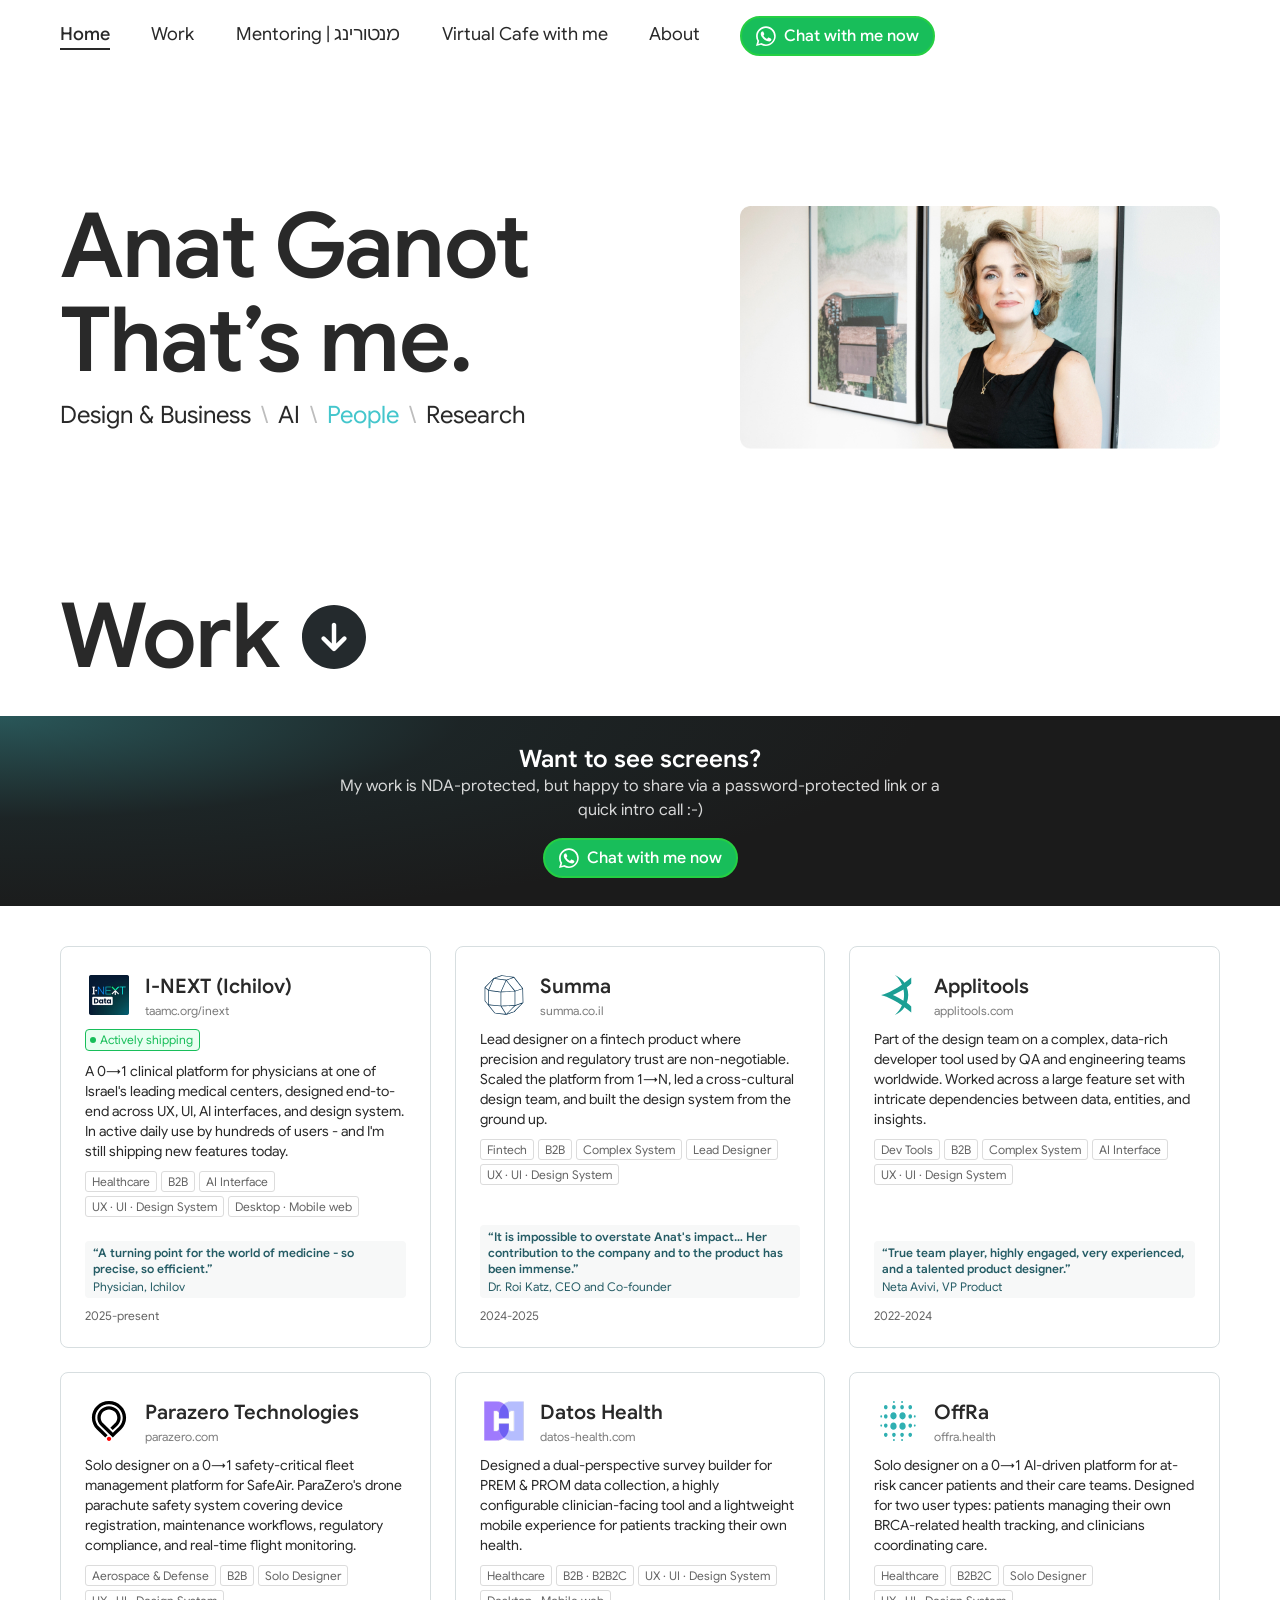
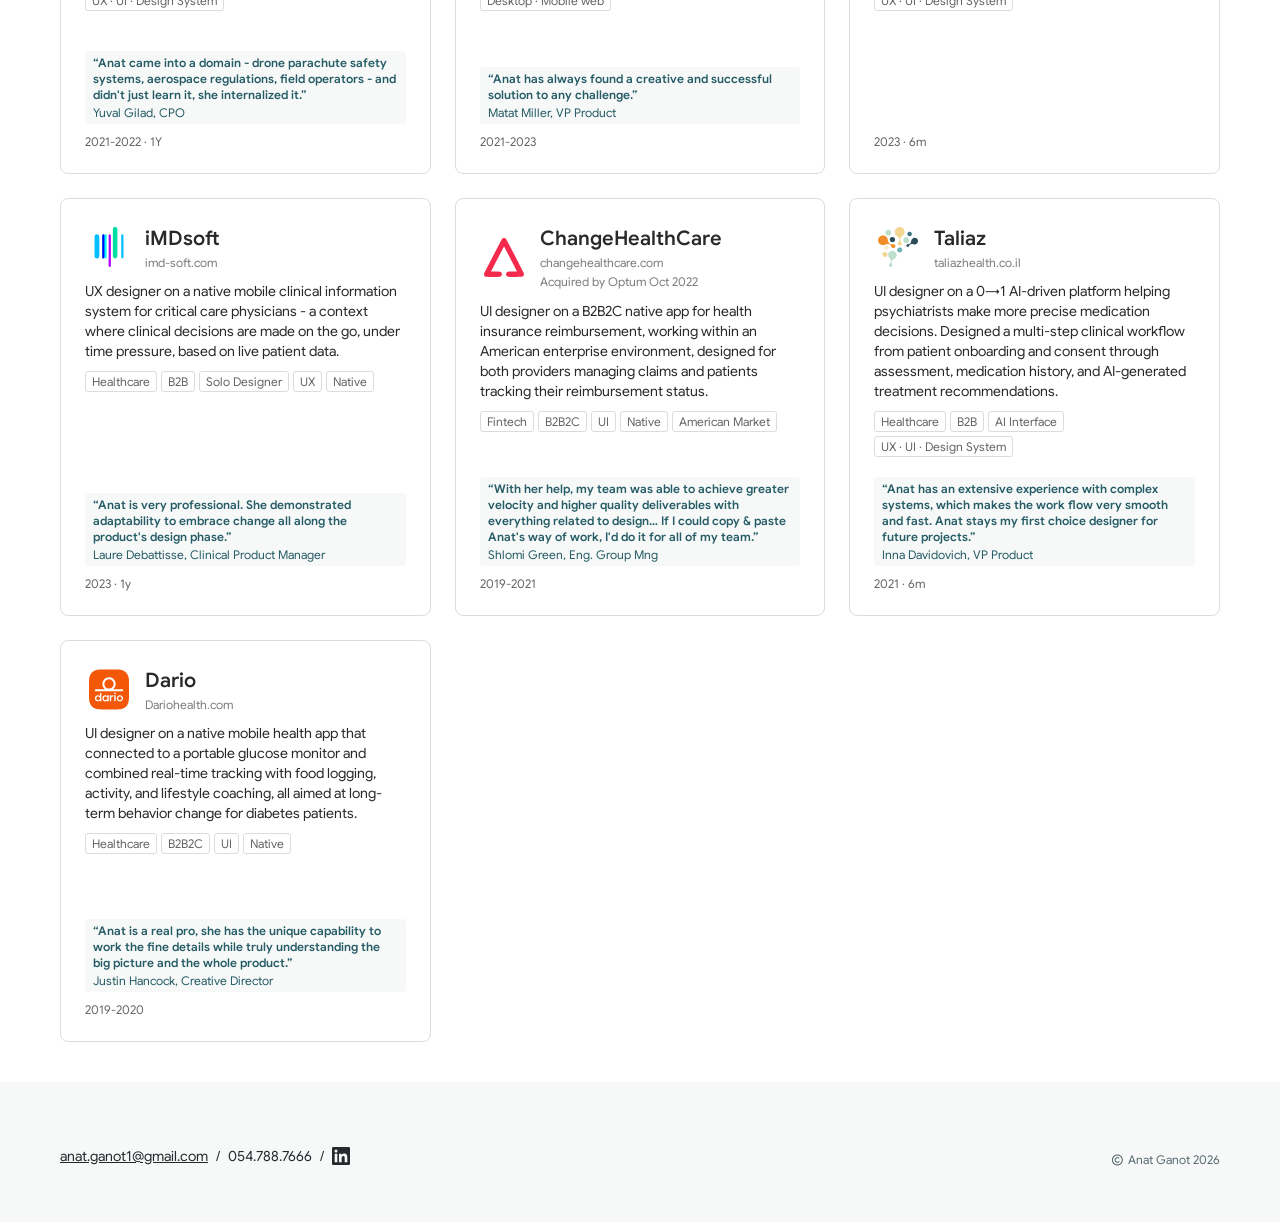
==== index.html @ b9b7912c "First version of my site" ====
<!DOCTYPE html>
<html lang="en">
<head>
  <meta charset="UTF-8" />
  <meta name="viewport" content="width=device-width, initial-scale=1.0" />
  <title>Anat Ganot — Design &amp; Business · AI · People · Research</title>
  <meta name="description" content="Anat Ganot — senior UX/UI designer working across design, business, AI, and research. Selected work with leading healthcare, fintech, and dev-tool teams." />

  <!-- Fonts: Google Sans is self-hosted (see @font-face in styles.css) — supports English + Hebrew. -->
  <link rel="preload" href="fonts/GoogleSans-Regular.woff2" as="font" type="font/woff2" crossorigin />
  <link rel="preload" href="fonts/GoogleSans-SemiBold.woff2" as="font" type="font/woff2" crossorigin />

  <link rel="stylesheet" href="styles.css?v=20260630" />
</head>
<body>

  <!-- ============ NAV ============ -->
  <header class="site-header">
    <nav class="nav container" aria-label="Primary">
      <a href="#home" class="nav-link is-active" data-text="Home"><span>Home</span></a>
      <a href="#work" class="nav-link" data-text="Work"><span>Work</span></a>
      <!-- "How I Built This Site with AI" hidden for now; restore when the page is designed
      <a href="case-study.html" class="nav-link" data-text="How I Built This Site with AI"><span>How I Built This Site with AI</span></a>
      -->
      <a href="mentoring.html" class="nav-link" data-text="Mentoring | מנטורינג"><span>Mentoring | מנטורינג</span></a>
      <a href="book-call.html" class="nav-link" data-text="Virtual Cafe with me"><span>Virtual Cafe with me</span></a>
      <a href="about.html" class="nav-link" data-text="About"><span>About</span></a>

      <a href="#" class="btn-whatsapp nav-chat js-whatsapp" role="button">
        <span class="wa-icon" aria-hidden="true"></span>
        <span>Chat with me now</span>
      </a>

      <!-- Mobile hamburger -->
      <button class="nav-toggle" aria-label="Open menu" aria-expanded="false" aria-controls="mobile-menu">
        <span></span><span></span><span></span>
      </button>
    </nav>
  </header>

  <!-- Mobile menu (full-screen overlay; kept outside <header> so its fixed
       positioning is relative to the viewport, not the blurred header) -->
  <div class="mobile-menu" id="mobile-menu" hidden>
    <a href="#home" class="nav-link is-active" data-text="Home"><span>Home</span></a>
    <a href="#work" class="nav-link" data-text="Work"><span>Work</span></a>
    <!-- Hidden for now — to be designed later
    <a href="case-study.html" class="nav-link" data-text="How I Built This Site with AI"><span>How I Built This Site with AI</span></a>
    -->
    <a href="mentoring.html" class="nav-link" data-text="Mentoring | מנטורינג"><span>Mentoring | מנטורינג</span></a>
    <a href="book-call.html" class="nav-link" data-text="Virtual Cafe with me"><span>Virtual Cafe with me</span></a>
    <a href="about.html" class="nav-link" data-text="About"><span>About</span></a>
  </div>

  <main>
    <!-- ============ HERO ============ -->
    <section class="hero container" id="home">
      <div class="hero-text">
        <h1 class="display">Anat Ganot<br />That&rsquo;s me.</h1>
        <p class="breadcrumb">
          Design &amp; Business <span class="sep">\</span> AI
          <span class="sep">\</span> <span class="accent">People</span>
          <span class="sep">\</span> Research
        </p>
      </div>
      <div class="hero-photo">
        <img src="assets/portrait.jpg" alt="Portrait of Anat Ganot"
             onerror="this.classList.add('img-missing'); this.alt='Add assets/portrait.jpg';" />
      </div>
    </section>

    <!-- ============ WORK ============ -->
    <section class="work container" id="work">
      <div class="work-head">
        <h2 class="display work-title">Work</h2>
        <a href="#projects" class="work-arrow" aria-label="Jump to projects">
          <svg viewBox="318.958 32.958 68.084 68.084" xmlns="http://www.w3.org/2000/svg" fill="none" aria-hidden="true" focusable="false">
            <path d="M353 32.958C371.801 32.958 387.042 48.1993 387.042 67C387.042 85.8007 371.801 101.042 353 101.042C334.199 101.042 318.958 85.8007 318.958 67C318.958 48.1993 334.199 32.958 353 32.958ZM353 51.958C351.688 51.958 350.625 53.0215 350.625 54.333V73.9326L343.596 66.9043C342.668 65.9768 341.165 65.9768 340.237 66.9043C339.31 67.8318 339.31 69.3353 340.237 70.2627L351.32 81.3457C352.248 82.2732 353.752 82.2732 354.68 81.3457L365.763 70.2627C366.69 69.3352 366.69 67.8318 365.763 66.9043C364.835 65.9768 363.332 65.9768 362.404 66.9043L355.375 73.9326V54.333C355.375 53.0215 354.312 51.958 353 51.958Z" fill="#242A2D"/>
          </svg>
        </a>
      </div>
    </section>

    <!-- Banner (full-bleed) -->
    <div class="banner-wrap">
      <div class="banner container-inner">
        <div class="banner-text">
          <p class="banner-title">Want to see screens?</p>
          <p class="banner-sub">My work is NDA-protected, but happy to share via a password-protected link or a quick intro call :-)</p>
        </div>
        <a href="#" class="btn-whatsapp js-whatsapp" role="button">
          <span class="wa-icon" aria-hidden="true"></span>
          <span>Chat with me now</span>
        </a>
      </div>
    </div>

    <!-- ============ PROJECT GRID ============ -->
    <section class="work-grid-wrap container" id="projects">
      <div class="card-grid" id="card-grid"><!-- cards injected by main.js --></div>
    </section>

  </main>

  <!-- ============ FOOTER ============ -->
  <footer class="site-footer">
    <div class="footer-inner">
      <div class="footer-contact">
        <a href="mailto:anat.ganot1@gmail.com" class="footer-email">anat.ganot1@gmail.com</a>
        <span class="footer-sep">/</span>
        <a href="tel:+972547887666" class="footer-phone">054.788.7666</a>
        <span class="footer-sep">/</span>
        <a href="https://www.linkedin.com/in/anat-ganot-a889bb147/" class="footer-linkedin" target="_blank" rel="noopener" aria-label="Anat Ganot on LinkedIn">
          <svg viewBox="0 0 24 24" xmlns="http://www.w3.org/2000/svg" aria-hidden="true"><path d="M20.45 20.45h-3.56v-5.57c0-1.33-.03-3.04-1.85-3.04-1.85 0-2.14 1.45-2.14 2.94v5.67H9.35V9h3.41v1.56h.05c.48-.9 1.64-1.85 3.37-1.85 3.6 0 4.27 2.37 4.27 5.45v6.29zM5.34 7.43a2.06 2.06 0 1 1 0-4.13 2.06 2.06 0 0 1 0 4.13zM7.12 20.45H3.56V9h3.56v11.45zM22.22 0H1.77C.79 0 0 .77 0 1.72v20.56C0 23.23.79 24 1.77 24h20.45c.98 0 1.78-.77 1.78-1.72V1.72C24 .77 23.2 0 22.22 0z"/></svg>
        </a>
      </div>
      <div class="footer-copy">
        <span class="c">©</span>
        <span>Anat Ganot 2026</span>
      </div>
    </div>
  </footer>

  <!-- ============ FLOATING WHATSAPP (bottom-left) ============ -->
  <a href="#" class="whatsapp-float js-whatsapp" aria-label="Chat with me on WhatsApp">
    <span class="wa-icon" aria-hidden="true"></span>
    <span class="whatsapp-float-label">Chat with me now</span>
  </a>

  <script src="main.js?v=20260630"></script>
</body>
</html>
---- styles.css ----
/* ============================================================
   Anat Ganot — Portfolio
   Tokens pulled from Figma (My new website / node 377:21655)
   ============================================================ */

/* ---- Google Sans (self-hosted, subset: Latin + Hebrew + symbols) ---- */
@font-face {
  font-family: 'Google Sans';
  font-style: normal;
  font-weight: 400;
  font-display: swap;
  src: url('fonts/GoogleSans-Regular.woff2') format('woff2');
}
@font-face {
  font-family: 'Google Sans';
  font-style: normal;
  font-weight: 500;
  font-display: swap;
  src: url('fonts/GoogleSans-Medium.woff2') format('woff2');
}
@font-face {
  font-family: 'Google Sans';
  font-style: normal;
  font-weight: 600;
  font-display: swap;
  src: url('fonts/GoogleSans-SemiBold.woff2') format('woff2');
}
@font-face {
  font-family: 'Google Sans';
  font-style: normal;
  font-weight: 700;
  font-display: swap;
  src: url('fonts/GoogleSans-Bold.woff2') format('woff2');
}

:root {
  /* Font families */
  --font-main: 'Google Sans', system-ui, -apple-system, sans-serif;
  --font-poppins: var(--font-main); /* Poppins removed — Google Sans only (supports EN + HE) */

  /* Neutrals */
  --neutral-950: #292929;
  --neutral-900: #3d3d3d;
  --neutral-600: #656565;
  --neutral-500: #7c7c7c;
  --neutral-300: #bdbdbd;
  --neutral-200: #dcdcdc;
  --neutral-75:  #f6f6f6;
  --neutral-50:  #ffffff;

  /* Brand */
  --porcelain-50:  #f7f8f8;
  --porcelain-100: #f1f3f4;
  --paradiso-400:  #44c6cc;
  --paradiso-800:  #255c65;
  --nav-ink:       #12333a; /* header nav link color (Figma: Header items) */
  --teal-2:        #1b9f94;
  --purple-500:    #926097;

  /* WhatsApp / shipping */
  --whatsapp:        #18be5a;
  --whatsapp-border: #25cf43;
  --shipping-light:  #e8fef1;
  --shipping-dark:   #18be5a;

  /* Type scale */
  --t-6xl: 90px;  --lh-6xl: 94px;
  --t-3xl: 32px;
  --t-2xl: 24px;  --lh-2xl: 32px;
  --t-xl:  20px;
  --t-lg:  18px;
  --t-md:  16px;  --lh-md: 24px;
  --t-sm:  14px;  --lh-sm: 20px;
  --t-xs:  12px;  --lh-xs: 16px;

  /* Layout */
  --container: 1240px;
  --gutter: 40px;
  --radius-card: 8px;
}

* { box-sizing: border-box; }

html { scroll-behavior: smooth; }

body {
  margin: 0;
  font-family: var(--font-main);
  color: var(--neutral-950);
  background: var(--neutral-50);
  -webkit-font-smoothing: antialiased;
  text-rendering: optimizeLegibility;
}

a { color: inherit; text-decoration: none; }

.container {
  max-width: var(--container);
  margin: 0 auto;
  padding-inline: var(--gutter);
}

/* ============ NAV ============ */
.site-header {
  position: sticky;
  top: 0;
  z-index: 50;
  background: rgba(255, 255, 255, 0.92);
  backdrop-filter: blur(8px);
  border-bottom: 1px solid transparent;
}

.nav {
  display: flex;
  align-items: center;
  gap: 40px;                 /* new nav: wider, left-aligned spacing */
  height: 72px;
}

/* Nav links — Figma node 362:15549: 18px, #292929, Idle=Regular, Hover/Selected=Medium + underline */
.nav-link {
  display: inline-flex;
  flex-direction: column;
  align-items: center;            /* stacks the visible text over a hidden bold "ghost" */
  font-size: 18px;
  font-weight: 400;
  color: var(--neutral-950);
  white-space: nowrap;
  padding: 0;
}
/* underline lives on the label span, so it matches the text width (not the padding) */
.nav-link > span {
  border-bottom: 2px solid transparent;
  padding-bottom: 3px;
}
/* Hidden Medium-weight copy fixes each link's width to its bold footprint,
   so hover/active weight changes never reflow neighbouring links. */
.nav-link::after {
  content: attr(data-text);
  font-weight: 500;
  height: 0;
  overflow: hidden;
  visibility: hidden;
  pointer-events: none;
}
.nav-link:hover,
.nav-link.is-active { font-weight: 500; }

/* Selected state = Medium weight + 2px underline (#292929) matching label width, desktop nav only */
.nav .nav-link.is-active > span { border-bottom-color: var(--neutral-950); }
/* nav is left-aligned now; chat button only gets pushed right on mobile (see media query) */

/* ============ WHATSAPP BUTTON (shared) ============ */
.btn-whatsapp {
  display: inline-flex;
  align-items: center;
  gap: 8px;
  height: 40px;
  padding: 8px 14px;
  border-radius: 999px;
  background: var(--whatsapp);
  border: 2px solid var(--whatsapp-border);
  color: #fff;
  font-size: var(--t-md);
  font-weight: 500;
  white-space: nowrap;
  cursor: pointer;
  transition: filter 0.15s ease, transform 0.15s ease;
}
.btn-whatsapp:hover { filter: brightness(1.05); }
.btn-whatsapp:active { transform: translateY(1px); }

.wa-icon {
  width: 20px; height: 20px;
  flex: 0 0 20px;
  background: #fff;
  -webkit-mask: var(--wa-svg) center / contain no-repeat;
          mask: var(--wa-svg) center / contain no-repeat;
}
:root {
  --wa-svg: url("data:image/svg+xml;utf8,<svg xmlns='http://www.w3.org/2000/svg' viewBox='0 0 32 32'><path d='M16 .4C7.2.4.1 7.5.1 16.3c0 2.8.7 5.5 2.1 7.9L0 32l8-2.1c2.3 1.3 4.9 1.9 7.6 1.9h.1c8.8 0 15.9-7.1 15.9-15.9C31.6 7.5 24.8.4 16 .4zm0 29c-2.4 0-4.7-.6-6.7-1.8l-.5-.3-5 1.3 1.3-4.9-.3-.5a13 13 0 0 1-2-7c0-7.2 5.9-13.1 13.1-13.1 3.5 0 6.8 1.4 9.3 3.9a13 13 0 0 1 3.8 9.3c0 7.2-5.9 13.1-13 13.1zm7.2-9.8c-.4-.2-2.3-1.2-2.7-1.3-.4-.1-.6-.2-.9.2-.3.4-1 1.3-1.3 1.6-.2.2-.5.3-.9.1-.4-.2-1.7-.6-3.2-2-1.2-1-2-2.4-2.2-2.8-.2-.4 0-.6.2-.8.2-.2.4-.5.6-.7.2-.2.3-.4.4-.7.1-.3.1-.5 0-.7-.1-.2-.9-2.2-1.3-3-.3-.8-.7-.7-.9-.7h-.8c-.3 0-.7.1-1.1.5-.4.4-1.5 1.4-1.5 3.5s1.5 4.1 1.7 4.3c.2.3 3 4.6 7.3 6.4 1 .4 1.8.7 2.4.9 1 .3 1.9.3 2.6.2.8-.1 2.3-1 2.7-1.9.3-.9.3-1.7.2-1.9-.1-.2-.4-.3-.8-.5z'/></svg>");
}

/* ============ HERO ============ */
.display {
  font-family: var(--font-main);
  font-weight: 600;
  letter-spacing: -0.02em;
  font-size: clamp(48px, 8vw, var(--t-6xl));
  line-height: 1.04;
  margin: 0;
  color: var(--neutral-950);
}

.hero {
  display: grid;
  grid-template-columns: 1fr minmax(320px, 480px);
  gap: 48px;
  align-items: center;
  padding-top: 64px;
  padding-bottom: 48px;
}
/* fixed hero height on desktop only */
@media (min-width: 821px) {
  .hero { height: 493px; }
}

.breadcrumb {
  margin-top: 12px;
  font-size: clamp(18px, 2.2vw, var(--t-2xl));
  color: var(--neutral-950);
  line-height: var(--lh-2xl);
}
.breadcrumb .sep { color: var(--neutral-300); margin: 0 4px; }
.breadcrumb .accent { color: var(--paradiso-400); }

.hero-photo img {
  width: 100%;
  height: auto;
  display: block;
  border-radius: 8px;
}

/* Missing-image placeholder */
.img-missing {
  background: var(--porcelain-100);
  border: 1px dashed var(--neutral-300);
  min-height: 220px;
  display: grid;
  place-items: center;
  color: var(--neutral-500);
  font-size: var(--t-sm);
}

/* ============ WORK TITLE ============ */
/* offset anchor jumps so the sticky header doesn't cover the target */
#home, #work, #about, #mentoring, #projects { scroll-margin-top: 88px; }

.work { padding-top: 24px; padding-bottom: 32px; }
.work-head { display: flex; align-items: center; gap: 24px; }
.work-arrow { display: inline-flex; flex: 0 0 auto; line-height: 0; transition: transform 0.15s ease; }
.work-arrow svg { width: clamp(44px, 7vw, 64px); height: auto; display: block; }
.work-arrow:hover { transform: translateY(3px); }
.work-title { font-size: clamp(48px, 8vw, var(--t-6xl)); }

/* ============ BANNER ============ */
.banner-wrap {
  background:
    radial-gradient(120% 180% at 0% 0%, rgba(68,198,204,0.35) 0%, rgba(37,92,101,0.15) 30%, transparent 60%),
    #1b1b1b;
}
.banner {
  max-width: var(--container);
  margin: 0 auto;
  padding: 28px var(--gutter);
  display: flex;
  flex-direction: column;
  align-items: center;
  gap: 16px;
  text-align: center;
}
.banner-title {
  margin: 0;
  color: #fff;
  font-size: var(--t-2xl);
  font-weight: 600;
}
.banner-sub {
  margin: 0;
  color: rgba(255,255,255,0.82);
  font-size: var(--t-md);
  line-height: var(--lh-md);
  max-width: 640px;
}

/* ============ CARD GRID ============ */
.work-grid-wrap { padding-top: 40px; padding-bottom: 40px; }

.card-grid {
  display: grid;
  grid-template-columns: repeat(3, 1fr);
  gap: 24px;
}

.card {
  display: flex;
  flex-direction: column;
  gap: 10px;
  min-height: 402px;
  padding: 24px;
  border: 1px solid #d7dee0;       /* Figma card stroke */
  border-radius: var(--radius-card);
  background: var(--neutral-50);
}

/* Card header */
.card-head {
  display: flex;
  gap: 12px;
  align-items: center;
}
.card-logo {
  width: 48px; height: 48px;
  flex: 0 0 48px;
  border-radius: 2px;
  display: grid;
  place-items: center;
  overflow: hidden;
  background: var(--neutral-50);
  font-family: var(--font-poppins);
  font-weight: 600;
  font-size: 18px;
  color: var(--neutral-600);
}
.card-logo img { width: 100%; height: 100%; object-fit: contain; }
.card-title {
  margin: 0;
  font-size: var(--t-xl);
  font-weight: 600;
  line-height: var(--t-3xl);
  color: var(--neutral-950);
}
.card-url {
  display: block;
  font-family: var(--font-poppins);
  font-size: var(--t-xs);
  line-height: var(--lh-xs);
  color: var(--neutral-500);
}
.card-acquired {
  font-size: var(--t-xs);
  color: var(--neutral-500);
}

/* Actively shipping badge */
.shipping-badge {
  display: inline-flex;
  align-items: center;
  gap: 4px;
  align-self: flex-start;
  padding: 2px 6px 2px 4px;
  border: 1px solid var(--shipping-dark);
  border-radius: 4px;
  background: var(--shipping-light);
  color: var(--shipping-dark);
  font-size: var(--t-xs);
  line-height: var(--lh-xs);
}
.shipping-badge::before {
  content: "";
  width: 6px; height: 6px;
  border-radius: 50%;
  background: var(--shipping-dark);
  animation: shipping-blink 1.2s ease-in-out infinite;
}
@keyframes shipping-blink {
  0%, 100% { opacity: 1; }
  50%      { opacity: 0.2; }
}
/* respect users who prefer reduced motion */
@media (prefers-reduced-motion: reduce) {
  .shipping-badge::before { animation: none; }
}

/* Description */
.card-desc {
  margin: 0;
  font-size: var(--t-sm);
  line-height: var(--t-xl);
  color: var(--neutral-950);
}

/* Tags */
.card-tags {
  display: flex;
  flex-wrap: wrap;
  gap: 4px;
}
.tag {
  border: 1px solid var(--neutral-200);
  border-radius: 3px;
  padding: 2px 6px;
  font-size: var(--t-xs);
  color: var(--neutral-600);
  white-space: nowrap;
}

/* push the bottom block (quote + date) down */
.card-spacer { flex: 1 1 auto; }

/* Quote */
.card-quote {
  background: var(--porcelain-50);
  border-radius: 4px;
  padding: 4px 8px;
}
.card-quote p {
  margin: 0;
  font-family: var(--font-poppins);
  font-weight: 600;
  font-size: var(--t-xs);
  line-height: var(--lh-xs);
  color: var(--paradiso-800);
}
.card-quote cite {
  display: block;
  margin-top: 2px;
  font-style: normal;
  font-weight: 300;
  font-size: var(--t-xs);
  color: var(--paradiso-800);
}

.card-link {
  font-size: var(--t-xs);
  color: var(--neutral-500);
  text-decoration: underline;
  align-self: flex-start;
}

/* Date */
.card-date {
  font-size: var(--t-xs);
  color: var(--neutral-600);
}

/* ============ FLOATING WHATSAPP ============ */
.whatsapp-float {
  position: fixed;
  left: 24px;
  bottom: 24px;
  z-index: 60;
  display: none; /* hidden on desktop; shown on mobile only */
  align-items: center;
  gap: 8px;
  height: 48px;
  padding: 0 18px;
  border-radius: 999px;
  background: var(--whatsapp);
  border: 2px solid var(--whatsapp-border);
  color: #fff;
  font-weight: 500;
  box-shadow: 0 6px 20px rgba(24,190,90,0.35);
  transition: filter 0.15s ease, transform 0.15s ease;
}
.whatsapp-float:hover { filter: brightness(1.05); transform: translateY(-1px); }
.whatsapp-float .wa-icon { width: 24px; height: 24px; flex-basis: 24px; }

/* ============ MOBILE ============ */
.nav-toggle { display: none; }
.mobile-menu { display: none; }

@media (max-width: 900px) {
  .card-grid { grid-template-columns: repeat(2, 1fr); }
}

@media (max-width: 820px) {
  /* Collapse nav: hide inline links, keep Chat + hamburger */
  .nav-link { display: none; }
  .nav { gap: 12px; }
  .nav-chat { margin-left: auto; }

  .nav-toggle {
    display: inline-flex;
    flex-direction: column;
    justify-content: center;
    gap: 5px;
    width: 40px; height: 40px;
    padding: 0 8px;
    background: none;
    border: none;
    cursor: pointer;
  }
  .nav-toggle span {
    display: block;
    height: 2px;
    width: 24px;
    background: var(--neutral-950);
    transition: transform 0.2s ease, opacity 0.2s ease;
  }
  .nav-toggle[aria-expanded="true"] span:nth-child(1) { transform: translateY(7px) rotate(45deg); }
  .nav-toggle[aria-expanded="true"] span:nth-child(2) { opacity: 0; }
  .nav-toggle[aria-expanded="true"] span:nth-child(3) { transform: translateY(-7px) rotate(-45deg); }

  .mobile-menu {
    position: fixed;
    inset: 0;                 /* cover the whole screen */
    z-index: 40;              /* header (z-index 50) stays on top so the X is clickable */
    display: flex;
    flex-direction: column;
    gap: 4px;
    padding: 88px var(--gutter) 32px; /* clear the 72px header */
    background: #fff;
    overflow-y: auto;
  }
  .mobile-menu[hidden] { display: none; }
  .mobile-menu .nav-link {
    display: block;
    padding: 12px 0;
    font-size: var(--t-lg);
    border-bottom: 1px solid var(--neutral-75);
  }
  .mobile-menu .nav-link.is-active::after { display: none; }

  .hero {
    grid-template-columns: 1fr;
    gap: 24px;
    padding-top: 40px;
  }
  .hero-photo { order: -1; }

  .whatsapp-float-label { display: none; }
  .whatsapp-float {
    display: inline-flex; /* show on mobile only */
    padding: 0;
    width: 56px;
    height: 56px;
    justify-content: center;
    left: auto;        /* move to the right on mobile */
    right: 20px;
  }
  .whatsapp-float .wa-icon { width: 26px; height: 26px; flex-basis: 26px; }
}

@media (max-width: 560px) {
  :root { --gutter: 20px; }
  .card-grid { grid-template-columns: 1fr; }
  .banner { padding: 24px 20px; }

  /* mobile: card height flows with its content (desktop stays equal-height) */
  .card { min-height: 0; }
  .card-spacer { display: none; }
}

/* ============================================================
   ABOUT PAGE
   ============================================================ */
.about { max-width: 1188px; margin: 0 auto; padding-inline: 64px; }

.about-intro { padding-top: 64px; }
.about-headline {
  font-family: var(--font-main);
  font-weight: 600;
  font-size: clamp(40px, 7.4vw, 90px);
  line-height: 1.045;               /* 94 / 90 */
  letter-spacing: 0;                /* Figma: 0 */
  color: var(--neutral-950);
  margin: 0;
  max-width: 1160px;
}

/* Desktop: 2-col grid. Image spans full height on one side; title sits just
   above the text on the other, the pair bottom-aligned to the image.
   DOM order is title → figure → text, which is exactly the mobile order. */
.about-row {
  display: grid;
  grid-template-columns: 1fr 1fr;
  grid-template-rows: 1fr auto;
  column-gap: 80px;
  padding: 64px 0;
}
.about-row .about-title    { grid-row: 1; align-self: end; }
.about-row .about-textblock { grid-row: 2; }
.about-row .about-figure   { grid-row: 1 / span 2; align-self: end; }

/* image left, text right (sections 1 & 3) */
.about-row--img-left .about-figure { grid-column: 1; }
.about-row--img-left .about-title,
.about-row--img-left .about-textblock { grid-column: 2; }

/* text left, image right (sections 2 & 4) */
.about-row--img-right .about-figure { grid-column: 2; }
.about-row--img-right .about-title,
.about-row--img-right .about-textblock { grid-column: 1; }

.about-title {
  font-family: var(--font-main);
  font-weight: 700;                 /* Bold */
  font-size: clamp(24px, 3.2vw, 32px);
  line-height: 1.5;                 /* 48 / 32 */
  color: var(--neutral-950);
  margin: 0 0 12px;                 /* Figma: title→text gap 12 */
}
.about-text {
  font-family: var(--font-main);
  font-weight: 400;                 /* Regular */
  font-size: clamp(17px, 2.1vw, 20px);  /* Figma body: 20px */
  line-height: 1.6;                 /* 32 / 20 */
  color: var(--neutral-950);
  margin: 0;
  white-space: pre-line;            /* keep the line breaks from Figma */
}
.about-text + .about-text { margin-top: 0; }  /* Figma: closing lines stack tight */
.about-text.strong { font-weight: 600; }      /* SemiBold */

.about-figure { position: relative; min-width: 0; margin: 0; } /* reset UA figure margin (40px left) */
.about-figure img {
  width: 100%;
  aspect-ratio: 469 / 412;
  object-fit: cover;
  border-radius: 8px;
  display: block;
}
.about-figure.wide img { aspect-ratio: 469 / 318; }

.about-caption {
  position: absolute;
  left: 0;
  bottom: 0;
  background: #3b5d79;
  color: #fefefe;
  font-family: var(--font-main);
  font-weight: 400;
  font-size: clamp(16px, 2vw, 22px);
  line-height: 1.33;                 /* 29 / 22 */
  padding: 9px 11px;
  max-width: 72%;
  border-bottom-left-radius: 8px;    /* follow the image's rounded corner */
}

@media (max-width: 820px) {
  /* mobile: stack in DOM order — title, image, text */
  .about-row { display: flex; flex-direction: column; align-items: stretch; gap: 16px; padding: 40px 0; }
  .about-row .about-title { align-self: stretch; margin-bottom: 0; }
  /* image keeps its natural ratio and size, aligned to the left (not full-width) */
  .about-row .about-figure {
    align-self: flex-start;
    margin-right: auto;       /* belt-and-suspenders: forces the figure left */
    width: 72%;
    max-width: 360px;
  }
}
@media (max-width: 560px) {
  .about { padding-inline: var(--gutter); }
}

/* ============================================================
   FOOTER (shared across pages) — Figma node 519:2003
   ============================================================ */
.site-footer { width: 100%; background: var(--porcelain-50); }
.footer-inner {
  max-width: var(--container);
  margin: 0 auto;
  min-height: 140px;
  padding: 24px var(--gutter) 16px;
  display: flex;
  align-items: center;
  justify-content: space-between;
  gap: 27px;
  flex-wrap: wrap;
}
.footer-contact {
  display: flex;
  align-items: center;
  gap: 8px;
  font-family: var(--font-main);
  font-size: 14px;
  line-height: 20px;
  color: #242a2d;
}
.footer-email { color: #242a2d; text-decoration: underline; }
.footer-email:hover { color: var(--paradiso-800); }
.footer-sep, .footer-phone { color: #242a2d; }
.footer-phone { text-decoration: none; }      /* tap-to-call link, kept unstyled per design */
.footer-phone:hover { color: var(--paradiso-800); }
.footer-linkedin { display: inline-flex; align-items: center; }
.footer-linkedin svg { width: 18px; height: 18px; fill: #242a2d; display: block; }
.footer-linkedin:hover svg { fill: var(--paradiso-800); }
.footer-copy {
  display: flex;
  align-items: baseline;   /* © sits on the same baseline as the year text */
  gap: 4px;
  font-family: var(--font-main);
  font-size: 12px;
  line-height: 16px;
  color: #586b71;
}
/* © is 24px (Figma) but Google Sans draws it ~0.27em above the baseline,
   so it's nudged down to visually rest on the same baseline as the text. */
.footer-copy .c {
  font-size: 24px;
  line-height: 1;
  display: inline-block;
  transform: translateY(0.34em);
}

/* ============================================================
   BOOKING PAGE (Set a 20-min call)
   ============================================================ */
.booking { max-width: 1188px; margin: 0 auto; padding: 64px 64px 96px; }
.booking-title {                     /* headline — 48px SemiBold, lh 90 (Figma) */
  font-family: var(--font-main);
  font-weight: 600;
  font-size: clamp(34px, 4.6vw, 48px);
  line-height: 1.333;                /* 64 / 48 */
  color: var(--neutral-950);
  margin: 0;
}
.booking-sub {                       /* "So glad we're meeting!..." — 24px Regular */
  font-family: var(--font-main);
  font-weight: 400;
  font-size: clamp(18px, 2.3vw, 24px);
  line-height: 1.333;                /* 32 / 24 */
  color: var(--neutral-950);
  margin: 24px 0 40px;               /* Figma: 24px gap below the headline */
}
@media (max-width: 560px) { .booking { padding-inline: var(--gutter); } }
.booking-embed {
  border: 1px solid var(--neutral-200);
  border-radius: 12px;
  overflow: hidden;
  background: #fff;
}
.booking-embed iframe { width: 100%; border: 0; display: block; min-height: 640px; }
.booking-placeholder {
  display: grid;
  place-items: center;
  min-height: 460px;
  background: var(--porcelain-50);
  color: var(--neutral-500);
  text-align: center;
  padding: 40px;
  font-size: 16px;
  line-height: 1.5;
}
.booking-alt { margin-top: 28px; font-size: 16px; color: var(--neutral-600); }
.booking-alt a { color: var(--paradiso-800); text-decoration: underline; }

/* ============================================================
   MENTORING PAGE (RTL, Hebrew) — Figma node 461:5758
   ============================================================ */
.m-container { max-width: 1064px; margin: 0 auto; padding-inline: var(--gutter); }

/* sub-menu (sticky tabs under the header) */
.subnav {
  position: sticky;
  top: 72px;
  z-index: 30;                 /* below the mobile-menu overlay (40) so it's covered when open */
  background: #fff;
  border-bottom: 1px solid var(--neutral-200);
}
.subnav-inner {
  max-width: 1064px;
  margin: 0 auto;
  padding: 14px var(--gutter);
  display: flex;
  flex-wrap: wrap;
  gap: 24px;
  justify-content: flex-start;     /* RTL container → packs to the right */
}
.subnav-link {
  font-family: var(--font-main);
  font-size: 14px;
  line-height: 1;
  color: var(--nav-ink);
  padding: 6px 8px;
  border-radius: 20px;
  white-space: nowrap;
  display: inline-flex;
  align-items: center;
  transition: background 0.15s ease;
}
.subnav-link:hover { background: #eef6f8; }
.subnav-link.is-active { background: #dbeef2; font-weight: 500; }

/* hero */
.m-hero { padding-block: 40px; }         /* Figma: 40px above the title (horizontal padding via .m-container) */
.m-hero-title {
  font-family: var(--font-main);
  font-weight: 600;                /* Google Sans SemiBold */
  font-size: clamp(40px, 7.4vw, 90px);
  line-height: 1.044;              /* 94 / 90 */
  letter-spacing: 0;               /* Figma: 0 */
  color: var(--neutral-950);
  margin: 0;
  text-align: right;
}
/* hero sub-heading — 32px Bold, like a section title (Figma) */
.m-hero-sub {
  font-family: var(--font-main);
  font-weight: 700;
  font-size: clamp(24px, 3.2vw, 32px);
  line-height: 1.5;                /* 48 / 32 */
  color: var(--neutral-950);
  margin: 0 0 12px;
  text-align: right;
}
.m-hero-row {
  display: flex;
  gap: 64px;
  align-items: flex-end;           /* bottom-aligned, per Figma */
  margin-top: 32px;
}
.m-hero-copy { flex: 1 1 auto; min-width: 0; }
.m-hero-figure { flex: 0 0 259px; max-width: 259px; margin: 0; }
.m-hero-figure img {
  width: 100%;
  aspect-ratio: 259 / 168;
  object-fit: cover;
  border-radius: 8px;
  display: block;
}

/* content sections */
.m-section { padding-block: 40px; }
.m-section-title {
  font-family: var(--font-main);
  font-weight: 700;                /* Bold */
  font-size: clamp(24px, 3.2vw, 32px);
  line-height: 1.5;                /* 48 / 32 */
  color: var(--neutral-950);
  margin: 0 0 12px;                /* Figma: title→content gap 12 */
  text-align: right;
}
.m-block { margin: 0 0 24px; }     /* gap between sub-paragraph blocks */
.m-block:last-child { margin-bottom: 0; }
.m-subtitle {
  font-family: var(--font-main);
  font-weight: 600;                /* SemiBold */
  font-size: clamp(20px, 2.5vw, 24px);
  line-height: 1.333;              /* 32 / 24 */
  color: var(--neutral-950);
  margin: 0 0 4px;                 /* sub-title→text gap 4 */
  text-align: right;
}
.m-text {
  font-family: var(--font-main);
  font-weight: 400;                /* Regular */
  font-size: clamp(17px, 2.1vw, 20px);  /* Figma body: 20px */
  line-height: 1.6;                /* 32 / 20 */
  color: var(--neutral-950);
  margin: 0;
  text-align: right;
  white-space: pre-line;           /* keep Figma line breaks */
}
.m-text + .m-text { margin-top: 8px; }

/* testimonials */
.m-testimonials { padding-block: 40px 64px; }
.m-testimonials-grid {
  display: flex;
  gap: 80px;
  justify-content: center;
  align-items: flex-start;
  margin-top: 24px;
  flex-wrap: wrap;
}
.m-testimonial { flex: 0 0 274px; max-width: 274px; margin: 0; }
.m-testimonial img { width: 100%; height: auto; border-radius: 8px; display: block; } /* natural ratio, uncropped */

/* sticky header (72) + subnav offset for in-page jumps */
#m-hero, #m-talk, #m-process, #m-how, #m-testimonials { scroll-margin-top: 132px; }

@media (max-width: 820px) {
  /* sub-menu wraps into right-aligned rows (RTL), no horizontal scroll */
  .subnav-inner { justify-content: flex-start; gap: 12px 16px; }
  .m-hero-row { flex-direction: column; align-items: stretch; gap: 20px; }
  .m-hero-figure { flex: none; max-width: 320px; }
  .m-testimonials-grid { gap: 32px; }
}
@media (max-width: 560px) {
  .subnav-inner { gap: 10px 14px; padding: 12px var(--gutter); }
  .m-testimonial { flex-basis: 100%; max-width: 340px; }
}

@media (max-width: 560px) {
  .footer-inner {
    flex-direction: column;
    align-items: flex-start;
    gap: 12px;
    min-height: 0;
    padding: 24px var(--gutter);
  }
}
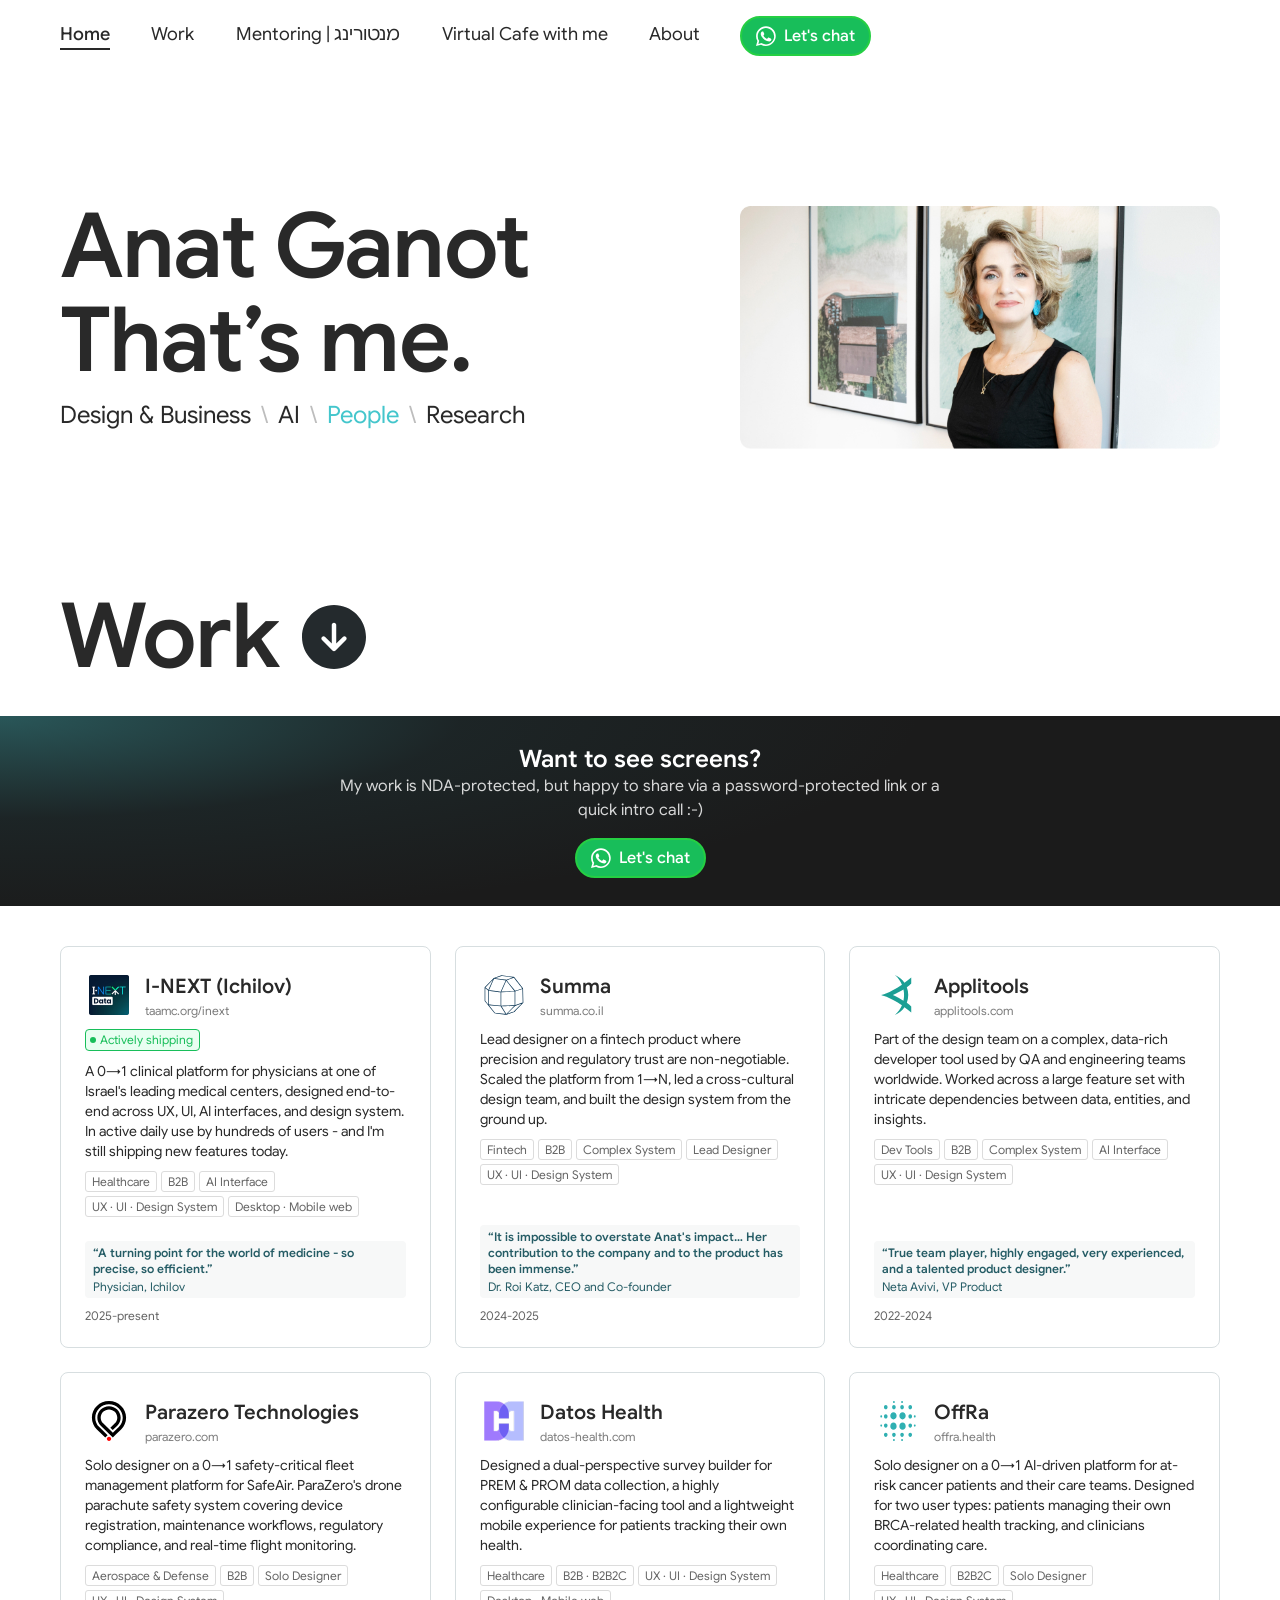
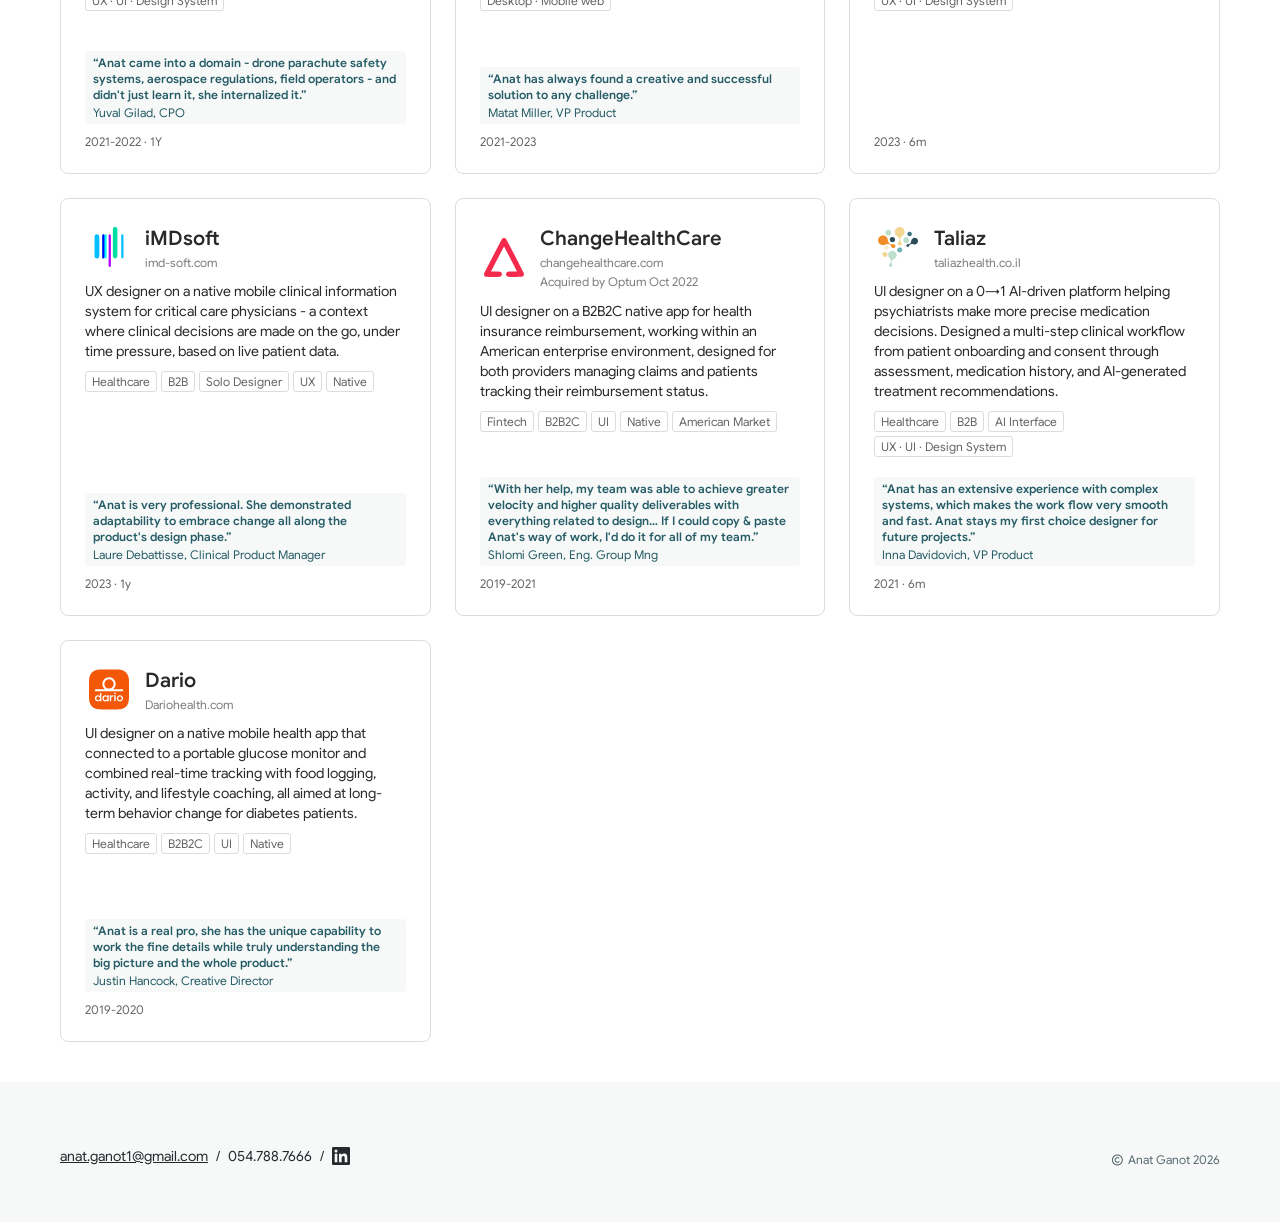
==== commit 41d997a0: "change whatsapp button text" ====
--- a/index.html
+++ b/index.html
@@ -10,7 +10,7 @@
   <link rel="preload" href="fonts/GoogleSans-Regular.woff2" as="font" type="font/woff2" crossorigin />
   <link rel="preload" href="fonts/GoogleSans-SemiBold.woff2" as="font" type="font/woff2" crossorigin />
 
-  <link rel="stylesheet" href="styles.css?v=20260630" />
+  <link rel="stylesheet" href="styles.css?v=20260701" />
 </head>
 <body>
 
@@ -28,7 +28,7 @@
 
       <a href="#" class="btn-whatsapp nav-chat js-whatsapp" role="button">
         <span class="wa-icon" aria-hidden="true"></span>
-        <span>Chat with me now</span>
+        <span>Let's chat</span>
       </a>
 
       <!-- Mobile hamburger -->
@@ -89,7 +89,7 @@
         </div>
         <a href="#" class="btn-whatsapp js-whatsapp" role="button">
           <span class="wa-icon" aria-hidden="true"></span>
-          <span>Chat with me now</span>
+          <span>Let's chat</span>
         </a>
       </div>
     </div>
@@ -123,9 +123,9 @@
   <!-- ============ FLOATING WHATSAPP (bottom-left) ============ -->
   <a href="#" class="whatsapp-float js-whatsapp" aria-label="Chat with me on WhatsApp">
     <span class="wa-icon" aria-hidden="true"></span>
-    <span class="whatsapp-float-label">Chat with me now</span>
+    <span class="whatsapp-float-label">Let's chat</span>
   </a>
 
-  <script src="main.js?v=20260630"></script>
+  <script src="main.js?v=20260701b"></script>
 </body>
 </html>
--- a/styles.css
+++ b/styles.css
@@ -326,7 +326,10 @@
   font-size: var(--t-xs);
   line-height: var(--lh-xs);
   color: var(--neutral-500);
-}
+  text-decoration: none;                 /* looks like text; opens client site in new tab */
+  width: fit-content;                    /* only the text is clickable, not the whole row */
+}
+.card-url:hover { text-decoration: underline; color: var(--paradiso-800); }
 .card-acquired {
   font-size: var(--t-xs);
   color: var(--neutral-500);
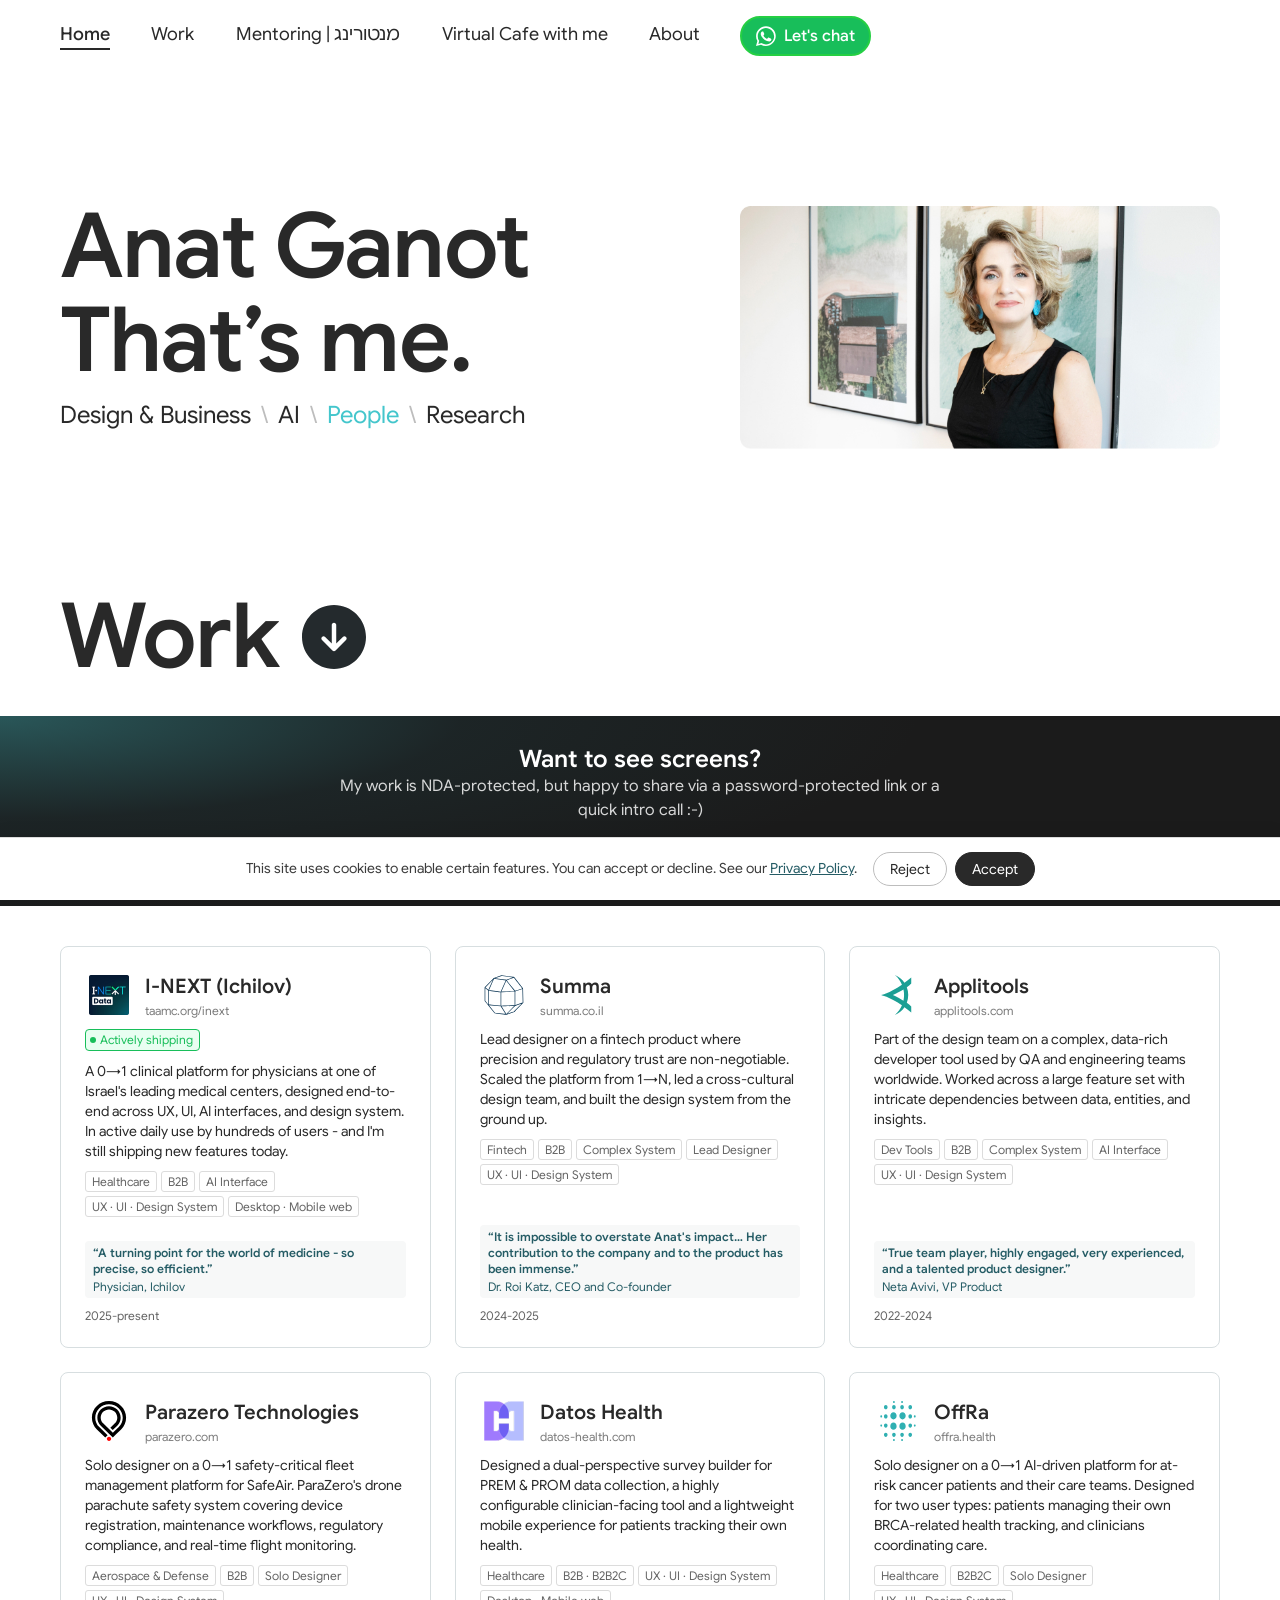
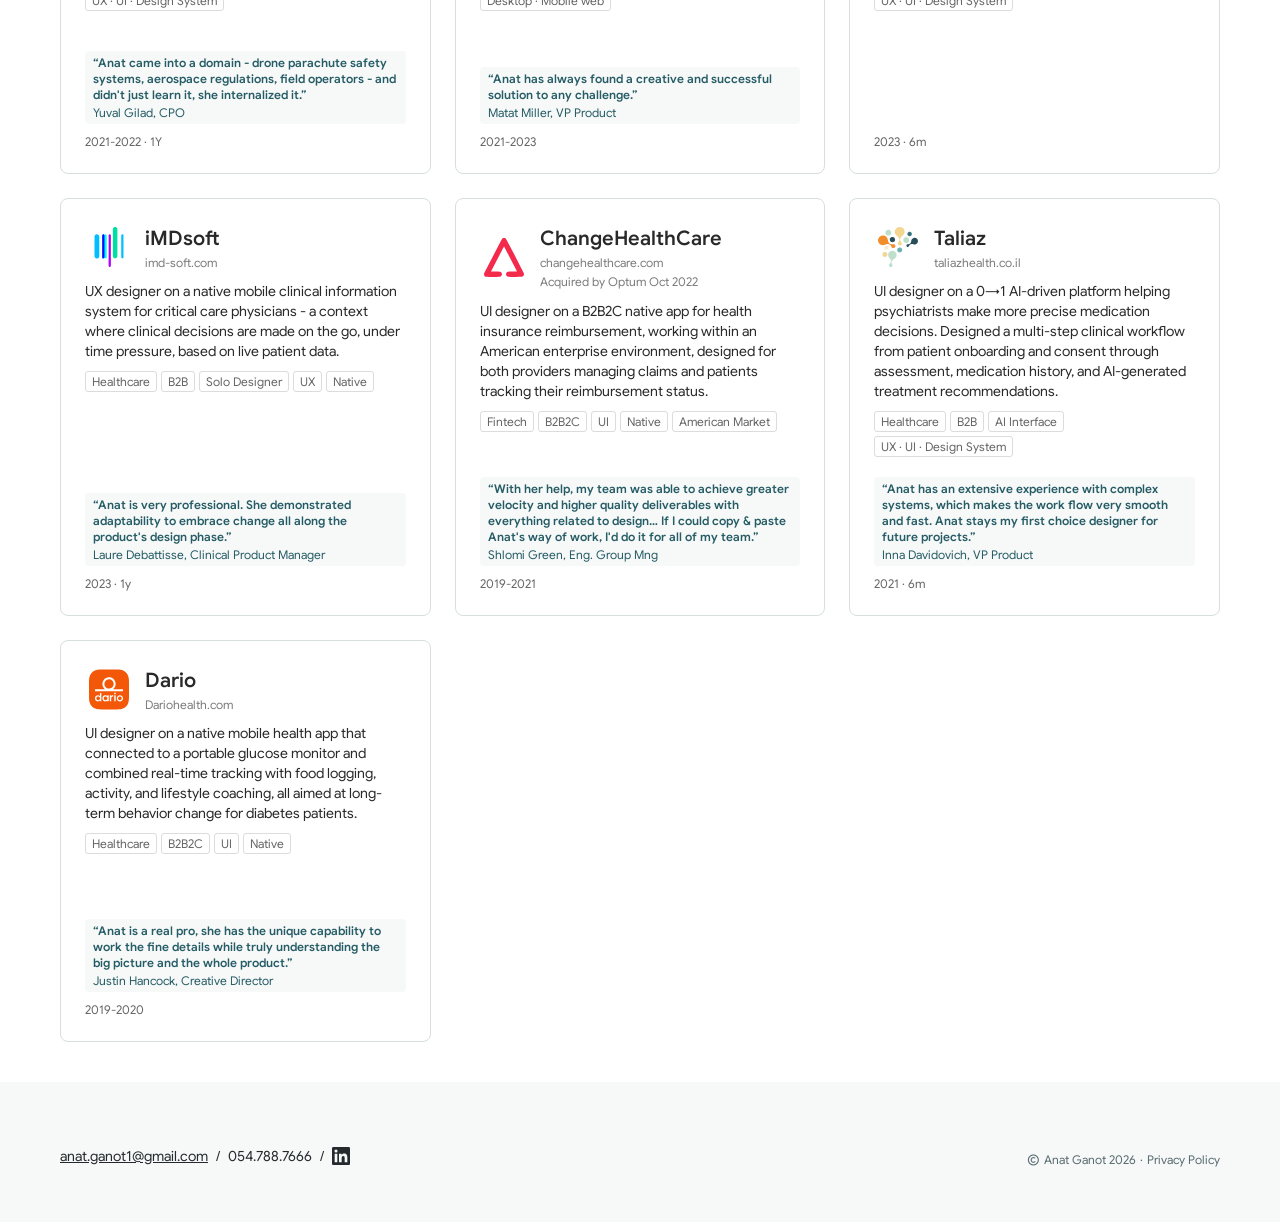
==== commit c35f0c44: "bump cache version to load cookie banner" ====
--- a/index.html
+++ b/index.html
@@ -10,7 +10,7 @@
   <link rel="preload" href="fonts/GoogleSans-Regular.woff2" as="font" type="font/woff2" crossorigin />
   <link rel="preload" href="fonts/GoogleSans-SemiBold.woff2" as="font" type="font/woff2" crossorigin />
 
-  <link rel="stylesheet" href="styles.css?v=20260701" />
+  <link rel="stylesheet" href="styles.css?v=20260703" />
 </head>
 <body>
 
@@ -116,6 +116,8 @@
       <div class="footer-copy">
         <span class="c">©</span>
         <span>Anat Ganot 2026</span>
+        <span aria-hidden="true">·</span>
+        <a href="privacy.html" class="footer-privacy">Privacy Policy</a>
       </div>
     </div>
   </footer>
@@ -126,6 +128,6 @@
     <span class="whatsapp-float-label">Let's chat</span>
   </a>
 
-  <script src="main.js?v=20260701b"></script>
+  <script src="main.js?v=20260703"></script>
 </body>
 </html>
--- a/styles.css
+++ b/styles.css
@@ -875,3 +875,76 @@
     padding: 24px var(--gutter);
   }
 }
+
+/* footer privacy link */
+.footer-privacy { color: #586b71; text-decoration: none; }
+.footer-privacy:hover { text-decoration: underline; }
+
+/* ============================================================
+   LEGAL PAGE (Privacy Policy)
+   ============================================================ */
+.legal { max-width: 760px; margin: 0 auto; padding: 56px var(--gutter) 96px; }
+.legal-title {
+  font-family: var(--font-main);
+  font-weight: 600;
+  font-size: clamp(34px, 5vw, 48px);
+  line-height: 1.1;
+  color: var(--neutral-950);
+  margin: 0 0 8px;
+}
+.legal-updated { font-size: 14px; color: var(--neutral-500); margin: 0 0 32px; }
+.legal-h2 {
+  font-family: var(--font-main);
+  font-weight: 700;
+  font-size: clamp(20px, 2.6vw, 24px);
+  line-height: 1.4;
+  color: var(--neutral-950);
+  margin: 32px 0 8px;
+}
+.legal-text {
+  font-size: clamp(16px, 2vw, 18px);
+  line-height: 1.6;
+  color: var(--neutral-950);
+  margin: 0 0 12px;
+}
+.legal-text a { color: var(--paradiso-800); text-decoration: underline; }
+.legal-note { color: var(--neutral-500); font-size: 15px; margin-top: 24px; }
+
+/* ============================================================
+   COOKIE CONSENT
+   ============================================================ */
+.cookie-bar {
+  position: fixed;
+  left: 0; right: 0; bottom: 0;
+  z-index: 70;
+  background: #fff;
+  border-top: 1px solid var(--neutral-200);
+  box-shadow: 0 -4px 16px rgba(0, 0, 0, 0.06);
+  padding: 14px var(--gutter);
+  display: flex;
+  align-items: center;
+  justify-content: center;
+  gap: 16px;
+  flex-wrap: wrap;
+}
+.cookie-text { margin: 0; font-size: 14px; line-height: 1.4; color: var(--neutral-900); max-width: 720px; }
+.cookie-text a { color: var(--paradiso-800); text-decoration: underline; }
+.cookie-actions { display: flex; gap: 8px; flex-shrink: 0; }
+.cookie-btn {
+  font-family: var(--font-main);
+  font-size: 14px;
+  line-height: 1;
+  cursor: pointer;
+  border-radius: 999px;
+  padding: 9px 16px;
+  border: 1px solid var(--neutral-300);
+  background: #fff;
+  color: var(--neutral-950);
+}
+.cookie-btn:hover { filter: brightness(0.97); }
+.cookie-accept, .cookie-accept-inline {
+  background: var(--neutral-950);
+  color: #fff;
+  border-color: var(--neutral-950);
+}
+.cookie-accept-inline { margin-top: 12px; }
